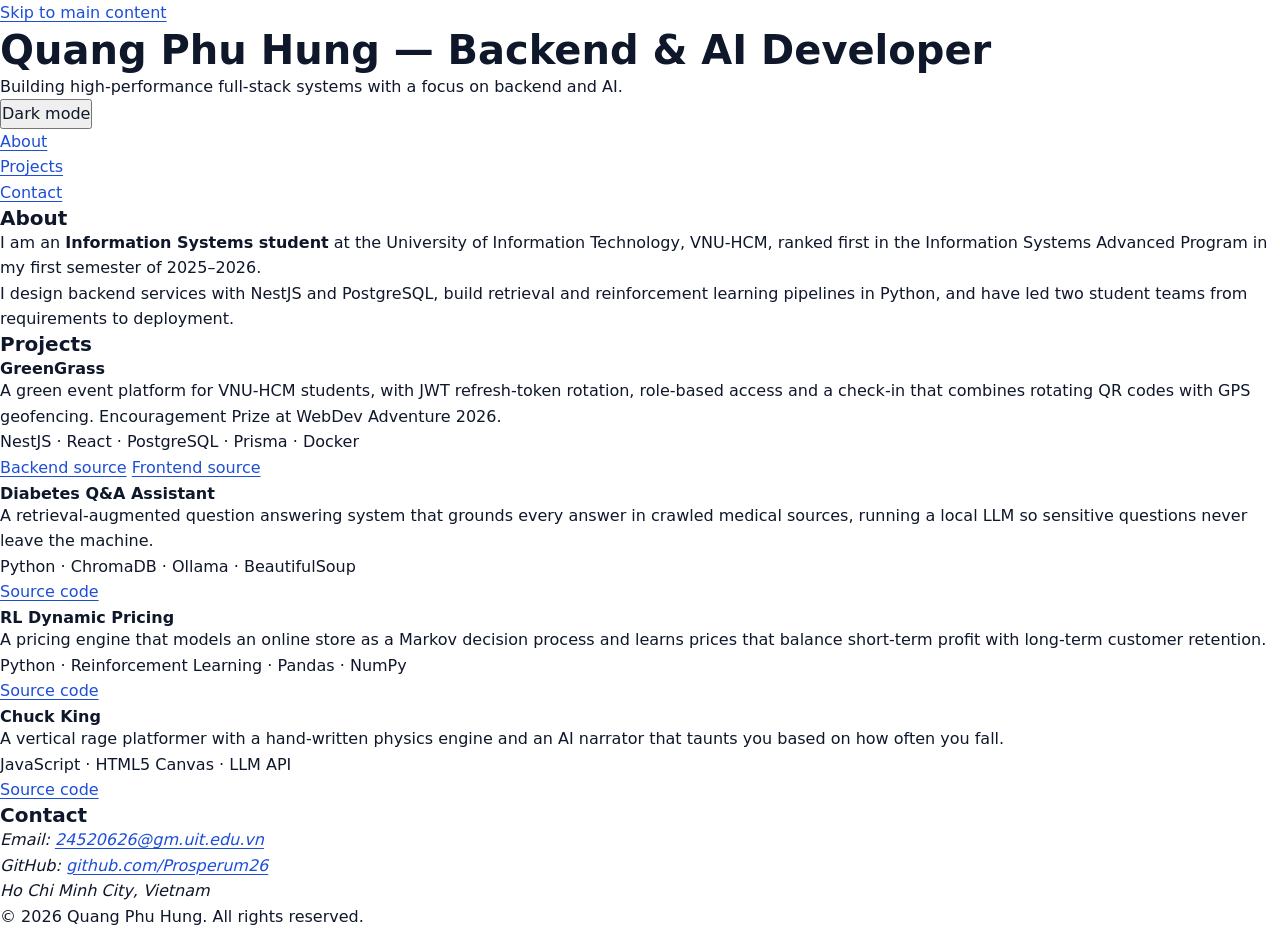
==== Exercise_2/index.html @ e45baa3f "feat(css): tokens & reset" ====
<!DOCTYPE html>
<html lang="en">
<head>
  <meta charset="UTF-8">
  <meta name="viewport" content="width=device-width, initial-scale=1.0">
  <meta name="description" content="Portfolio of Quang Phu Hung, Information Systems student building backend and AI-powered full-stack systems.">
  <title>Quang Phu Hung | Backend &amp; AI Developer</title>
  <link rel="stylesheet" href="css/tokens.css">
  <link rel="stylesheet" href="css/layout.css">
  <script src="js/theme.js" defer></script>
</head>
<body>
  <a href="#main-content" class="skip-link">Skip to main content</a>

  <header>
    <h1>Quang Phu Hung &mdash; Backend &amp; AI Developer</h1>
    <p>Building high-performance full-stack systems with a focus on backend and AI.</p>
    <button type="button" id="theme-toggle" aria-pressed="false">Dark mode</button>
  </header>

  <nav aria-label="Primary">
    <ul>
      <li><a href="#about">About</a></li>
      <li><a href="#projects">Projects</a></li>
      <li><a href="#contact">Contact</a></li>
    </ul>
  </nav>

  <main id="main-content">
    <section id="about" aria-labelledby="about-title">
      <h2 id="about-title">About</h2>
      <p>
        I am an <strong>Information Systems student</strong> at the University of
        Information Technology, VNU-HCM, ranked first in the Information Systems
        Advanced Program in my first semester of 2025&ndash;2026.
      </p>
      <p>
        I design backend services with NestJS and PostgreSQL, build retrieval and
        reinforcement learning pipelines in Python, and have led two student teams
        from requirements to deployment.
      </p>
    </section>

    <section id="projects" aria-labelledby="projects-title">
      <h2 id="projects-title">Projects</h2>

      <ul class="project-grid">
        <li>
          <article class="project-card">
            <header>
              <h3>GreenGrass</h3>
            </header>
            <p>
              A green event platform for VNU-HCM students, with JWT refresh-token
              rotation, role-based access and a check-in that combines rotating QR
              codes with GPS geofencing. Encouragement Prize at WebDev Adventure 2026.
            </p>
            <p>NestJS &middot; React &middot; PostgreSQL &middot; Prisma &middot; Docker</p>
            <footer>
              <a href="https://github.com/Prosperum26/greengrass-backend"
                 aria-label="Backend source of GreenGrass on GitHub">Backend source</a>
              <a href="https://github.com/Prosperum26/greengrass-frontend"
                 aria-label="Frontend source of GreenGrass on GitHub">Frontend source</a>
            </footer>
          </article>
        </li>

        <li>
          <article class="project-card">
            <header>
              <h3>Diabetes Q&amp;A Assistant</h3>
            </header>
            <p>
              A retrieval-augmented question answering system that grounds every
              answer in crawled medical sources, running a local LLM so sensitive
              questions never leave the machine.
            </p>
            <p>Python &middot; ChromaDB &middot; Ollama &middot; BeautifulSoup</p>
            <footer>
              <a href="https://github.com/Prosperum26/qna-systeam-diabetes-rag"
                 aria-label="Source code of Diabetes Q&amp;A Assistant on GitHub">Source code</a>
            </footer>
          </article>
        </li>

        <li>
          <article class="project-card">
            <header>
              <h3>RL Dynamic Pricing</h3>
            </header>
            <p>
              A pricing engine that models an online store as a Markov decision
              process and learns prices that balance short-term profit with
              long-term customer retention.
            </p>
            <p>Python &middot; Reinforcement Learning &middot; Pandas &middot; NumPy</p>
            <footer>
              <a href="https://github.com/Prosperum26/rl-dynamic-pricing"
                 aria-label="Source code of RL Dynamic Pricing on GitHub">Source code</a>
            </footer>
          </article>
        </li>

        <li>
          <article class="project-card">
            <header>
              <h3>Chuck King</h3>
            </header>
            <p>
              A vertical rage platformer with a hand-written physics engine and an
              AI narrator that taunts you based on how often you fall.
            </p>
            <p>JavaScript &middot; HTML5 Canvas &middot; LLM API</p>
            <footer>
              <a href="https://github.com/Prosperum26/chuck-king"
                 aria-label="Source code of Chuck King on GitHub">Source code</a>
            </footer>
          </article>
        </li>
      </ul>
    </section>

    <section id="contact" aria-labelledby="contact-title">
      <h2 id="contact-title">Contact</h2>
      <address>
        Email: <a href="mailto:24520626@gm.uit.edu.vn">24520626@gm.uit.edu.vn</a><br>
        GitHub: <a href="https://github.com/Prosperum26">github.com/Prosperum26</a><br>
        Ho Chi Minh City, Vietnam
      </address>
    </section>
  </main>

  <footer>
    <p>&copy; 2026 Quang Phu Hung. All rights reserved.</p>
  </footer>
</body>
</html>
---- Exercise_2/css/tokens.css ----
/* ==========================================================================
   T-02A – Tokens & Reset
   Contract: Exercise_2/TASK_DECOMPOSITION.md §3.2 (tokens), §3.3 (cascade)
   Hex values live ONLY in the primitive block below. Every rule uses
   semantic tokens (--color-*), so any color change is a one-line edit.
   ========================================================================== */

/* 1. Tokens ---------------------------------------------------------------- */

:root {
  /* Primitive palette (the only place hex codes are allowed) */
  --palette-slate-50: #f1f5f9;
  --palette-slate-300: #cbd5e1;
  --palette-slate-500: #64748b;
  --palette-slate-600: #475569;
  --palette-slate-800: #1e293b;
  --palette-slate-900: #0f172a;
  --palette-white: #ffffff;
  --palette-blue-300: #93c5fd;
  --palette-blue-700: #1d4ed8;

  /* Semantic colors – light theme (default) */
  --color-bg: var(--palette-white);
  --color-surface: var(--palette-slate-50);
  --color-text: var(--palette-slate-900);
  --color-text-muted: var(--palette-slate-600);
  --color-accent: var(--palette-blue-700);
  --color-on-accent: var(--palette-white);
  --color-border: var(--palette-slate-500);
  --color-focus: var(--palette-blue-700);

  /* Spacing */
  --space-1: 0.25rem;
  --space-2: 0.5rem;
  --space-3: 0.75rem;
  --space-4: 1rem;
  --space-6: 1.5rem;
  --space-8: 2rem;

  /* Typography (system fonts only: no web font request on Fast 3G) */
  --font-sans: system-ui, -apple-system, "Segoe UI", Roboto, "Helvetica Neue", Arial, sans-serif;
  --font-size-base: 1rem;
  --font-size-lg: 1.25rem;
  --font-size-xl: clamp(1.75rem, 5vw, 2.5rem);
  --line-height: 1.6;

  /* Layout */
  --content-max: 72rem;
  --card-min: 280px;
  --radius: 0.5rem;
  --focus-ring: 3px;
}

/* Dark theme from the OS, unless the user forced light */
@media (prefers-color-scheme: dark) {
  :root:not(.light-theme) {
    --color-bg: var(--palette-slate-900);
    --color-surface: var(--palette-slate-800);
    --color-text: var(--palette-slate-50);
    --color-text-muted: var(--palette-slate-300);
    --color-accent: var(--palette-blue-300);
    --color-on-accent: var(--palette-slate-900);
    --color-focus: var(--palette-blue-300);
  }
}

/* Dark theme forced by the toggle (js/theme.js) */
:root.dark-theme {
  --color-bg: var(--palette-slate-900);
  --color-surface: var(--palette-slate-800);
  --color-text: var(--palette-slate-50);
  --color-text-muted: var(--palette-slate-300);
  --color-accent: var(--palette-blue-300);
  --color-on-accent: var(--palette-slate-900);
  --color-focus: var(--palette-blue-300);
}

/* Native UI (scrollbars, form controls) follows the active theme */
html {
  color-scheme: light dark;
}

:root.dark-theme {
  color-scheme: dark;
}

:root.light-theme {
  color-scheme: light;
}

/* 2. Reset ----------------------------------------------------------------- */

*,
*::before,
*::after {
  box-sizing: border-box;
  margin: 0;
  padding: 0;
}

img,
picture,
svg {
  display: block;
  max-width: 100%;
  height: auto;
}

button {
  font: inherit;
  color: inherit;
}

/* 3. Base typography ------------------------------------------------------- */

body {
  min-height: 100vh;
  background-color: var(--color-bg);
  color: var(--color-text);
  font-family: var(--font-sans);
  font-size: var(--font-size-base);
  line-height: var(--line-height);
  overflow-wrap: break-word;
}

h1,
h2,
h3 {
  line-height: 1.2;
}

h1 {
  font-size: var(--font-size-xl);
}

h2 {
  font-size: var(--font-size-lg);
}

h3 {
  font-size: var(--font-size-base);
}

a {
  color: var(--color-accent);
  text-underline-offset: 0.2em;
}

/* 4. Focus ----------------------------------------------------------------- */

:focus-visible {
  outline: var(--focus-ring) solid var(--color-focus);
  outline-offset: 2px;
}

/* 5. Motion ---------------------------------------------------------------- */

@media (prefers-reduced-motion: no-preference) {
  html {
    scroll-behavior: smooth;
  }

  body {
    transition: background-color 0.2s ease, color 0.2s ease;
  }
}
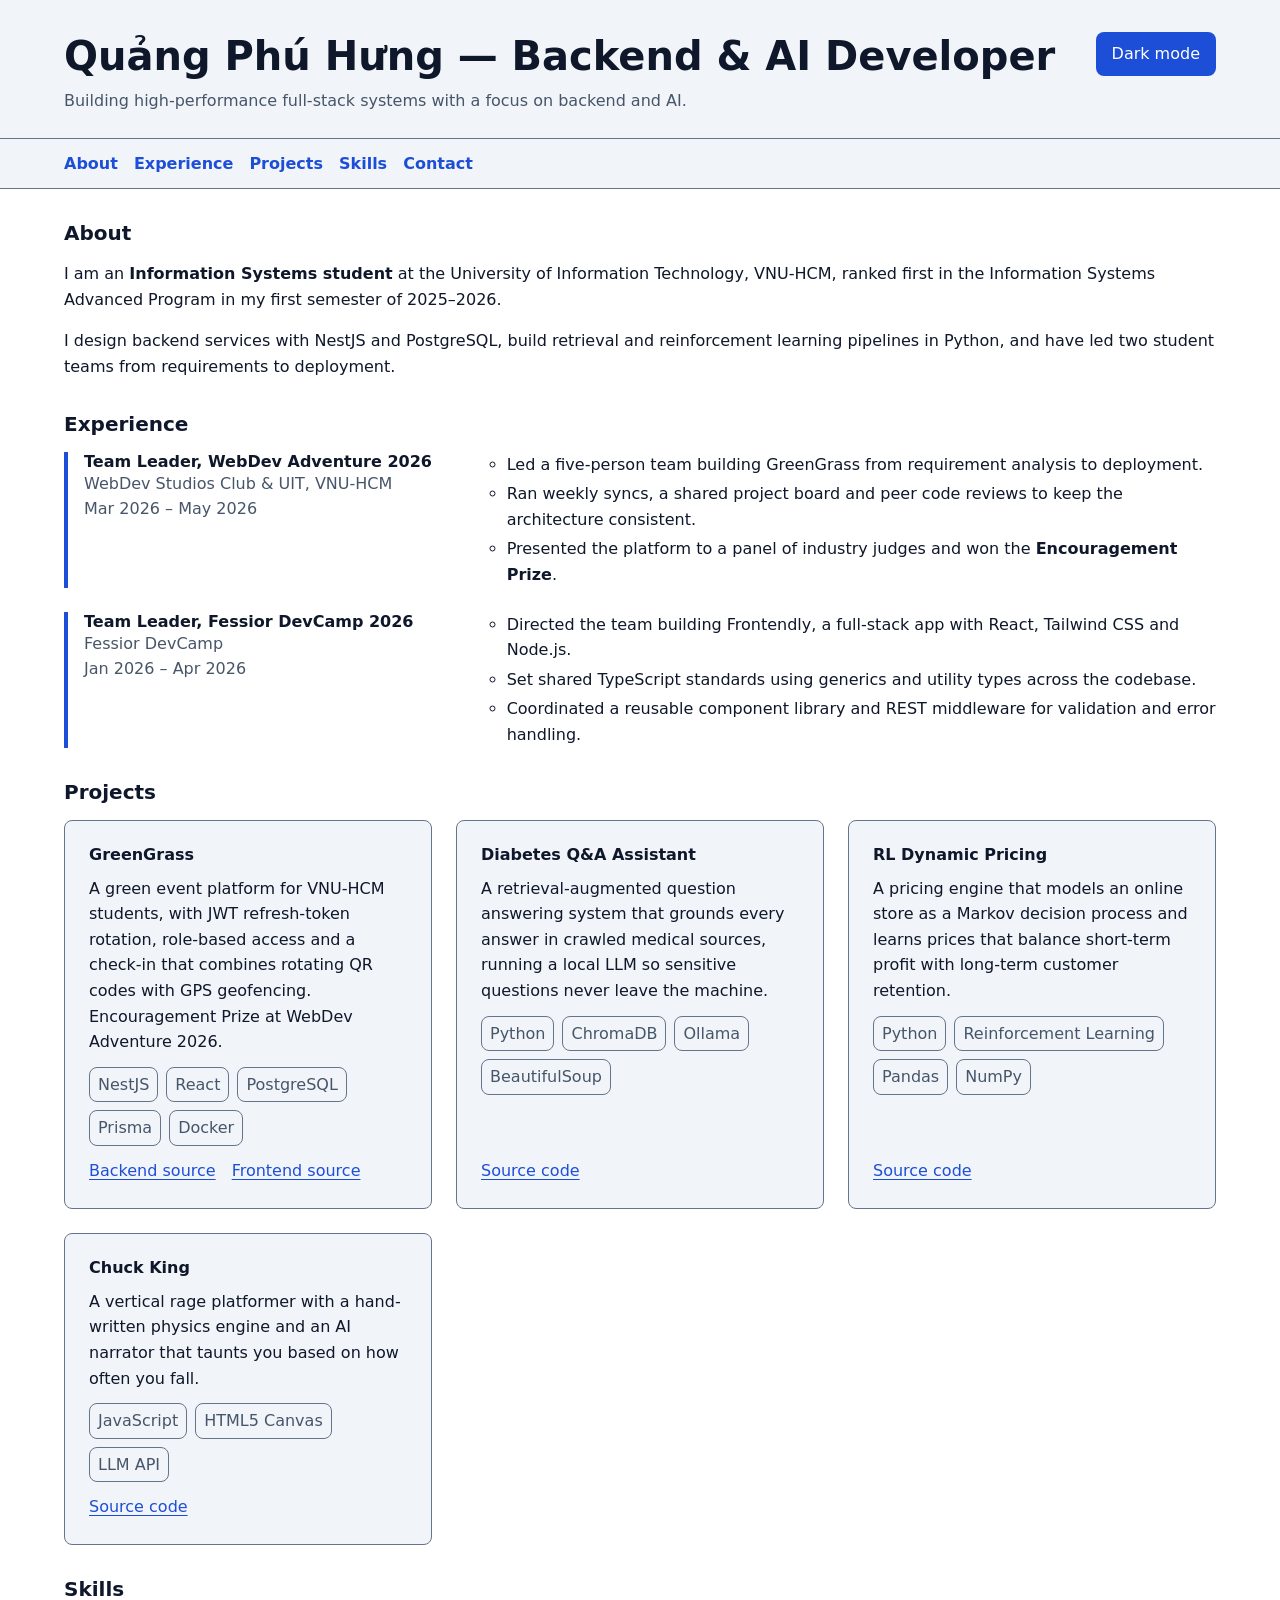
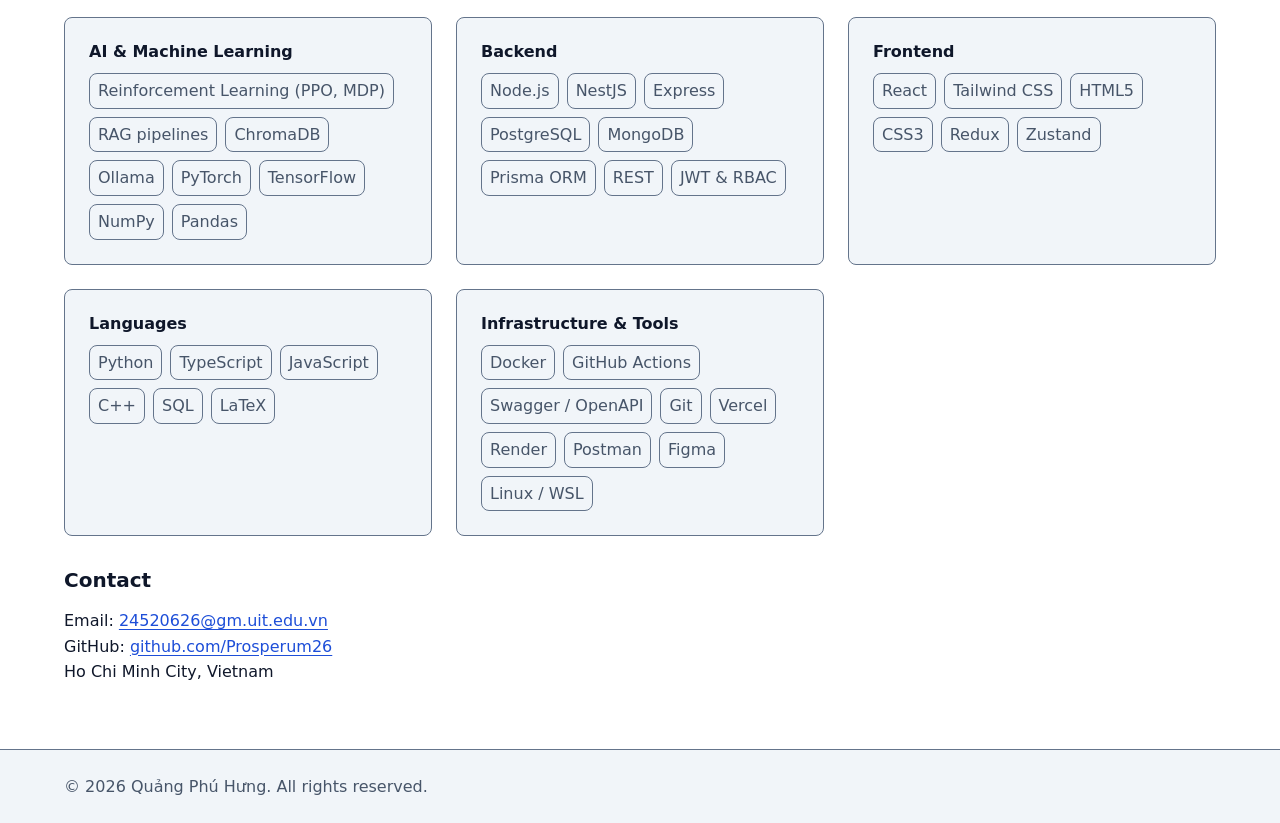
==== commit 791eb9cc: "feat(css): responsive grid and update layout with more content." ====
--- a/Exercise_2/index.html
+++ b/Exercise_2/index.html
@@ -3,8 +3,8 @@
 <head>
   <meta charset="UTF-8">
   <meta name="viewport" content="width=device-width, initial-scale=1.0">
-  <meta name="description" content="Portfolio of Quang Phu Hung, Information Systems student building backend and AI-powered full-stack systems.">
-  <title>Quang Phu Hung | Backend &amp; AI Developer</title>
+  <meta name="description" content="Portfolio of Quảng Phú Hưng, Information Systems student building backend and AI-powered full-stack systems.">
+  <title>Quảng Phú Hưng | Backend &amp; AI Developer</title>
   <link rel="stylesheet" href="css/tokens.css">
   <link rel="stylesheet" href="css/layout.css">
   <script src="js/theme.js" defer></script>
@@ -13,7 +13,7 @@
   <a href="#main-content" class="skip-link">Skip to main content</a>
 
   <header>
-    <h1>Quang Phu Hung &mdash; Backend &amp; AI Developer</h1>
+    <h1><span lang="vi">Quảng Phú Hưng</span> &mdash; Backend &amp; AI Developer</h1>
     <p>Building high-performance full-stack systems with a focus on backend and AI.</p>
     <button type="button" id="theme-toggle" aria-pressed="false">Dark mode</button>
   </header>
@@ -21,7 +21,9 @@
   <nav aria-label="Primary">
     <ul>
       <li><a href="#about">About</a></li>
+      <li><a href="#experience">Experience</a></li>
       <li><a href="#projects">Projects</a></li>
+      <li><a href="#skills">Skills</a></li>
       <li><a href="#contact">Contact</a></li>
     </ul>
   </nav>
@@ -41,6 +43,46 @@
       </p>
     </section>
 
+    <section id="experience" aria-labelledby="experience-title">
+      <h2 id="experience-title">Experience</h2>
+
+      <ol class="timeline">
+        <li>
+          <article class="experience-item">
+            <header>
+              <h3>Team Leader, WebDev Adventure 2026</h3>
+              <p class="experience-meta">
+                WebDev Studios Club &amp; UIT, VNU-HCM<br>
+                <time datetime="2026-03">Mar 2026</time> &ndash; <time datetime="2026-05">May 2026</time>
+              </p>
+            </header>
+            <ul>
+              <li>Led a five-person team building GreenGrass from requirement analysis to deployment.</li>
+              <li>Ran weekly syncs, a shared project board and peer code reviews to keep the architecture consistent.</li>
+              <li>Presented the platform to a panel of industry judges and won the <strong>Encouragement Prize</strong>.</li>
+            </ul>
+          </article>
+        </li>
+
+        <li>
+          <article class="experience-item">
+            <header>
+              <h3>Team Leader, Fessior DevCamp 2026</h3>
+              <p class="experience-meta">
+                Fessior DevCamp<br>
+                <time datetime="2026-01">Jan 2026</time> &ndash; <time datetime="2026-04">Apr 2026</time>
+              </p>
+            </header>
+            <ul>
+              <li>Directed the team building Frontendly, a full-stack app with React, Tailwind CSS and Node.js.</li>
+              <li>Set shared TypeScript standards using generics and utility types across the codebase.</li>
+              <li>Coordinated a reusable component library and REST middleware for validation and error handling.</li>
+            </ul>
+          </article>
+        </li>
+      </ol>
+    </section>
+
     <section id="projects" aria-labelledby="projects-title">
       <h2 id="projects-title">Projects</h2>
 
@@ -55,7 +97,13 @@
               rotation, role-based access and a check-in that combines rotating QR
               codes with GPS geofencing. Encouragement Prize at WebDev Adventure 2026.
             </p>
-            <p>NestJS &middot; React &middot; PostgreSQL &middot; Prisma &middot; Docker</p>
+            <ul class="tag-list" aria-label="Tech stack">
+              <li>NestJS</li>
+              <li>React</li>
+              <li>PostgreSQL</li>
+              <li>Prisma</li>
+              <li>Docker</li>
+            </ul>
             <footer>
               <a href="https://github.com/Prosperum26/greengrass-backend"
                  aria-label="Backend source of GreenGrass on GitHub">Backend source</a>
@@ -75,7 +123,12 @@
               answer in crawled medical sources, running a local LLM so sensitive
               questions never leave the machine.
             </p>
-            <p>Python &middot; ChromaDB &middot; Ollama &middot; BeautifulSoup</p>
+            <ul class="tag-list" aria-label="Tech stack">
+              <li>Python</li>
+              <li>ChromaDB</li>
+              <li>Ollama</li>
+              <li>BeautifulSoup</li>
+            </ul>
             <footer>
               <a href="https://github.com/Prosperum26/qna-systeam-diabetes-rag"
                  aria-label="Source code of Diabetes Q&amp;A Assistant on GitHub">Source code</a>
@@ -93,7 +146,12 @@
               process and learns prices that balance short-term profit with
               long-term customer retention.
             </p>
-            <p>Python &middot; Reinforcement Learning &middot; Pandas &middot; NumPy</p>
+            <ul class="tag-list" aria-label="Tech stack">
+              <li>Python</li>
+              <li>Reinforcement Learning</li>
+              <li>Pandas</li>
+              <li>NumPy</li>
+            </ul>
             <footer>
               <a href="https://github.com/Prosperum26/rl-dynamic-pricing"
                  aria-label="Source code of RL Dynamic Pricing on GitHub">Source code</a>
@@ -110,12 +168,89 @@
               A vertical rage platformer with a hand-written physics engine and an
               AI narrator that taunts you based on how often you fall.
             </p>
-            <p>JavaScript &middot; HTML5 Canvas &middot; LLM API</p>
+            <ul class="tag-list" aria-label="Tech stack">
+              <li>JavaScript</li>
+              <li>HTML5 Canvas</li>
+              <li>LLM API</li>
+            </ul>
             <footer>
               <a href="https://github.com/Prosperum26/chuck-king"
                  aria-label="Source code of Chuck King on GitHub">Source code</a>
             </footer>
           </article>
+        </li>
+      </ul>
+    </section>
+
+    <section id="skills" aria-labelledby="skills-title">
+      <h2 id="skills-title">Skills</h2>
+
+      <ul class="skill-grid">
+        <li class="skill-group">
+          <h3>AI &amp; Machine Learning</h3>
+          <ul class="tag-list">
+            <li>Reinforcement Learning (PPO, MDP)</li>
+            <li>RAG pipelines</li>
+            <li>ChromaDB</li>
+            <li>Ollama</li>
+            <li>PyTorch</li>
+            <li>TensorFlow</li>
+            <li>NumPy</li>
+            <li>Pandas</li>
+          </ul>
+        </li>
+
+        <li class="skill-group">
+          <h3>Backend</h3>
+          <ul class="tag-list">
+            <li>Node.js</li>
+            <li>NestJS</li>
+            <li>Express</li>
+            <li>PostgreSQL</li>
+            <li>MongoDB</li>
+            <li>Prisma ORM</li>
+            <li>REST</li>
+            <li>JWT &amp; RBAC</li>
+          </ul>
+        </li>
+
+        <li class="skill-group">
+          <h3>Frontend</h3>
+          <ul class="tag-list">
+            <li>React</li>
+            <li>Tailwind CSS</li>
+            <li>HTML5</li>
+            <li>CSS3</li>
+            <li>Redux</li>
+            <li>Zustand</li>
+          </ul>
+        </li>
+
+        <li class="skill-group">
+          <h3>Languages</h3>
+          <ul class="tag-list">
+            <li>Python</li>
+            <li>TypeScript</li>
+            <li>JavaScript</li>
+            <li>C++</li>
+            <li>SQL</li>
+            <li>LaTeX</li>
+          </ul>
+        </li>
+
+        <li class="skill-group">
+          <h3>Infrastructure &amp; Tools</h3>
+          <ul class="tag-list">
+            <li>Docker</li>
+            <li>GitHub Actions</li>
+            <li>Swagger / OpenAPI</li>
+            <li>Git</li>
+            <li>Vercel</li>
+            <li>Render</li>
+            <li>Postman</li>
+            <li>Figma</li>
+            <li>Linux / WSL</li>
+          </ul>
         </li>
       </ul>
     </section>
@@ -131,7 +266,8 @@
   </main>
 
   <footer>
-    <p>&copy; 2026 Quang Phu Hung. All rights reserved.</p>
+    <p>&copy; 2026 <span lang="vi">Quảng Phú Hưng</span>. All rights reserved.</p>
   </footer>
 </body>
 </html>
+
--- a/Exercise_2/css/layout.css
+++ b/Exercise_2/css/layout.css
@@ -0,0 +1,206 @@
+/* ==========================================================================
+   T-02B – 2D Grid Layout
+   Contract: Exercise_2/TASK_DECOMPOSITION.md §3.4
+   Mobile-first (375px). Uses only tokens declared in tokens.css:
+   no new tokens, no color values.
+   ========================================================================== */
+
+/* 1. Page frame -------------------------------------------------------------
+   Full-width bands; content is centred by padding instead of wrapper divs.
+   max() keeps a 16px gutter on phones and caps the line at --content-max. */
+
+body > header,
+body > nav,
+body > main,
+body > footer {
+  padding-inline: max(var(--space-4), calc((100% - var(--content-max)) / 2));
+}
+
+/* 2. Skip link --------------------------------------------------------------
+   Moved off-screen, not display:none, so it stays focusable. */
+
+.skip-link {
+  position: absolute;
+  top: var(--space-2);
+  left: var(--space-2);
+  z-index: 10;
+  padding: var(--space-2) var(--space-4);
+  border-radius: var(--radius);
+  background-color: var(--color-accent);
+  color: var(--color-on-accent);
+  transform: translateY(-200%);
+}
+
+.skip-link:focus {
+  transform: translateY(0);
+}
+
+/* 3. Header: title + toggle on one row, tagline below ---------------------- */
+
+body > header {
+  display: grid;
+  grid-template-columns: 1fr auto;
+  grid-template-areas:
+    "title   toggle"
+    "tagline tagline";
+  align-items: start;
+  gap: var(--space-2) var(--space-4);
+  padding-block: var(--space-8) var(--space-6);
+  background-color: var(--color-surface);
+}
+
+body > header h1 {
+  grid-area: title;
+}
+
+body > header p {
+  grid-area: tagline;
+  color: var(--color-text-muted);
+}
+
+#theme-toggle {
+  grid-area: toggle;
+  min-height: 2.75rem;
+  padding: var(--space-2) var(--space-4);
+  border: 0;
+  border-radius: var(--radius);
+  background-color: var(--color-accent);
+  color: var(--color-on-accent);
+  cursor: pointer;
+}
+
+/* 4. Navigation (1D flex) -------------------------------------------------- */
+
+body > nav {
+  border-block: 1px solid var(--color-border);
+  background-color: var(--color-surface);
+}
+
+body > nav ul {
+  display: flex;
+  flex-wrap: wrap;
+  gap: var(--space-1) var(--space-4);
+  list-style: none;
+}
+
+body > nav a {
+  display: inline-block;
+  padding-block: var(--space-3);
+  font-weight: 600;
+  text-decoration: none;
+}
+
+body > nav a:hover {
+  text-decoration: underline;
+}
+
+/* 5. Main & sections ------------------------------------------------------- */
+
+body > main {
+  display: grid;
+  gap: var(--space-8);
+  padding-block: var(--space-8);
+}
+
+main > section {
+  display: grid;
+  gap: var(--space-4);
+}
+
+address {
+  font-style: normal;
+}
+
+/* 6. Tag list (shared by projects and skills) ------------------------------ */
+
+.tag-list {
+  display: flex;
+  flex-wrap: wrap;
+  gap: var(--space-2);
+  list-style: none;
+}
+
+.tag-list li {
+  padding: var(--space-1) var(--space-2);
+  border: 1px solid var(--color-border);
+  border-radius: var(--radius);
+  color: var(--color-text-muted);
+}
+
+/* 7. Experience timeline --------------------------------------------------- */
+
+.timeline {
+  display: grid;
+  gap: var(--space-6);
+  list-style: none;
+}
+
+.experience-item {
+  display: grid;
+  gap: var(--space-2);
+  padding-inline-start: var(--space-4);
+  border-inline-start: var(--space-1) solid var(--color-accent);
+}
+
+.experience-meta {
+  color: var(--color-text-muted);
+}
+
+.experience-item ul {
+  display: grid;
+  gap: var(--space-1);
+  padding-inline-start: var(--space-6);
+}
+
+/* 8. Project & skill grids (2D) -------------------------------------------- */
+
+.project-grid,
+.skill-grid {
+  display: grid;
+  grid-template-columns: repeat(auto-fit, minmax(min(var(--card-min), 100%), 1fr));
+  gap: var(--space-6);
+  list-style: none;
+}
+
+.project-card,
+.skill-group {
+  display: flex;
+  flex-direction: column;
+  gap: var(--space-3);
+  height: 100%;
+  padding: var(--space-6);
+  border: 1px solid var(--color-border);
+  border-radius: var(--radius);
+  background-color: var(--color-surface);
+}
+
+/* Links stick to the bottom so cards in one row line up */
+.project-card footer {
+  display: flex;
+  flex-wrap: wrap;
+  gap: var(--space-2) var(--space-4);
+  margin-top: auto;
+}
+
+/* 9. Footer ---------------------------------------------------------------- */
+
+body > footer {
+  padding-block: var(--space-6);
+  border-top: 1px solid var(--color-border);
+  background-color: var(--color-surface);
+  color: var(--color-text-muted);
+}
+
+/* 10. Wider screens -------------------------------------------------------- */
+
+@media (min-width: 48rem) {
+  body > main {
+    padding-block: var(--space-8) calc(var(--space-8) * 2);
+  }
+
+  /* Role + dates in a side column, achievements beside them */
+  .experience-item {
+    grid-template-columns: minmax(12rem, 1fr) 2fr;
+    gap: var(--space-4) var(--space-8);
+  }
+}
